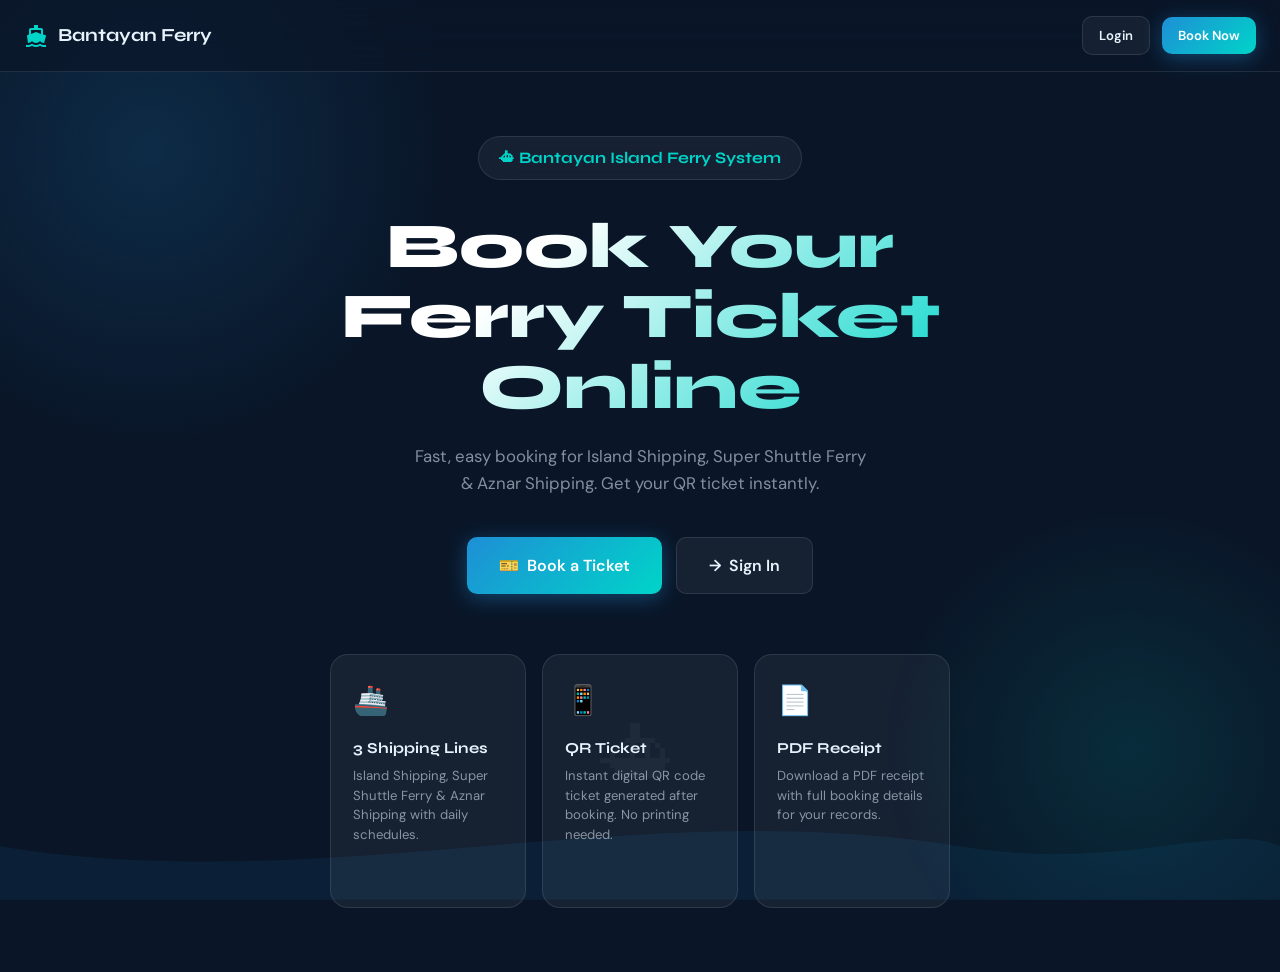
==== index.html @ 09f94b06 "Initial commit" ====
<!DOCTYPE html>
<html lang="en">
<head>
  <meta charset="UTF-8">
  <meta name="viewport" content="width=device-width, initial-scale=1.0">
  <title>Bantayan Ferry — Booking & Scheduling</title>
  <link rel="stylesheet" href="css/main.css">
  <style>
    .hero {
      min-height: 100vh; display: flex; align-items: center; justify-content: center;
      padding: 24px; text-align: center; position: relative; z-index: 1;
    }
    .hero-inner { max-width: 620px; }
    .hero-logo {
      display: inline-flex; align-items: center; gap: 12px;
      font-family: var(--font-display); font-size: 1rem; font-weight: 700;
      background: var(--glass); border: 1px solid var(--glass-border);
      padding: 8px 20px; border-radius: 40px; margin-bottom: 32px;
      color: var(--teal); backdrop-filter: blur(20px);
      animation: slideDown 0.6s ease forwards;
    }
    @keyframes slideDown { from{opacity:0;transform:translateY(-20px)} to{opacity:1;transform:none} }
    .hero h1 {
      font-family: var(--font-display); font-size: clamp(2.5rem, 7vw, 4rem);
      font-weight: 800; line-height: 1.1; margin-bottom: 20px;
      background: linear-gradient(135deg, #fff 30%, var(--teal) 100%);
      -webkit-background-clip: text; -webkit-text-fill-color: transparent;
      animation: slideUp 0.7s 0.1s cubic-bezier(0.4,0,0.2,1) both;
    }
    .hero p {
      font-size: 1.05rem; color: var(--text-dim); margin-bottom: 40px;
      max-width: 460px; margin-inline: auto;
      animation: slideUp 0.7s 0.2s cubic-bezier(0.4,0,0.2,1) both;
    }
    .hero-btns {
      display: flex; gap: 14px; justify-content: center; flex-wrap: wrap;
      animation: slideUp 0.7s 0.3s cubic-bezier(0.4,0,0.2,1) both;
    }
    .hero-btns .btn { padding: 15px 32px; font-size: 1rem; }
    .features {
      display: grid; grid-template-columns: repeat(3,1fr); gap: 16px;
      margin-top: 60px; text-align: left;
      animation: slideUp 0.7s 0.4s cubic-bezier(0.4,0,0.2,1) both;
    }
    .feature {
      background: var(--glass); border: 1px solid var(--glass-border);
      backdrop-filter: blur(20px); border-radius: var(--radius);
      padding: 22px; transition: var(--transition);
    }
    .feature:hover { transform: translateY(-4px); border-color: rgba(0,212,200,0.3); }
    .feature .icon { font-size: 1.8rem; margin-bottom: 12px; }
    .feature h3 { font-family: var(--font-display); font-size: 0.95rem; font-weight: 700; margin-bottom: 6px; }
    .feature p { font-size: 0.82rem; color: var(--text-dim); line-height: 1.5; }
    .wave-svg {
      position: fixed; bottom: 0; left: 0; width: 100%; z-index: 0;
      opacity: 0.07; pointer-events: none;
    }
    .ships-bg {
      position: fixed; bottom: 80px; left: 50%; transform: translateX(-50%);
      font-size: 5rem; opacity: 0.04; pointer-events: none; z-index: 0;
      animation: float 6s ease-in-out infinite;
    }
    @keyframes float { 0%,100%{transform:translateX(-50%) translateY(0)} 50%{transform:translateX(-50%) translateY(-20px)} }
    @media(max-width:768px) { .features{grid-template-columns:1fr 1fr} }
    @media(max-width:480px) { .features{grid-template-columns:1fr} .hero-btns .btn{flex:1;min-width:140px} }
  </style>
</head>
<body>
<div class="bg-orbs"></div>
<div class="ships-bg">⛴</div>

<nav class="navbar">
  <div class="nav-brand">
    <svg width="24" height="24" viewBox="0 0 24 24" fill="currentColor"><path d="M20 21c-1.39 0-2.78-.47-4-1.32-2.44 1.71-5.56 1.71-8 0C6.78 20.53 5.39 21 4 21H2v2h2c1.39 0 2.78-.47 4-1.32 2.44 1.71 5.56 1.71 8 0 1.22.85 2.61 1.32 4 1.32h2v-2h-2zM3.95 19H4c1.6 0 3.02-.88 4-2 .98 1.12 2.4 2 4 2s3.02-.88 4-2c.98 1.12 2.4 2 4 2h.05l1.89-6.68c.08-.26.06-.54-.06-.79s-.34-.44-.6-.52L19 10.62V6c0-1.1-.9-2-2-2h-3V1H10v3H7c-1.1 0-2 .9-2 2v4.62l-1.29.38c-.26.08-.48.27-.6.52s-.15.53-.06.79L3.95 19zM7 6h10v3.97L12 8 7 9.97V6z"/></svg>
    Bantayan Ferry
  </div>
  <div class="nav-actions">
    <a href="login.html" class="btn btn-ghost btn-sm">Login</a>
    <a href="register.html" class="btn btn-primary btn-sm">Book Now</a>
  </div>
</nav>

<main class="hero">
  <div class="hero-inner">
    <div class="hero-logo">
      ⛴ Bantayan Island Ferry System
    </div>
    <h1>Book Your Ferry Ticket Online</h1>
    <p>Fast, easy booking for Island Shipping, Super Shuttle Ferry & Aznar Shipping. Get your QR ticket instantly.</p>
    <div class="hero-btns">
      <a href="register.html" class="btn btn-primary">
        <span>🎫</span> Book a Ticket
      </a>
      <a href="login.html" class="btn btn-ghost">
        <span>→</span> Sign In
      </a>
    </div>

    <div class="features">
      <div class="feature">
        <div class="icon">🚢</div>
        <h3>3 Shipping Lines</h3>
        <p>Island Shipping, Super Shuttle Ferry & Aznar Shipping with daily schedules.</p>
      </div>
      <div class="feature">
        <div class="icon">📱</div>
        <h3>QR Ticket</h3>
        <p>Instant digital QR code ticket generated after booking. No printing needed.</p>
      </div>
      <div class="feature">
        <div class="icon">📄</div>
        <h3>PDF Receipt</h3>
        <p>Download a PDF receipt with full booking details for your records.</p>
      </div>
    </div>
  </div>
</main>

<svg class="wave-svg" viewBox="0 0 1440 120" preserveAspectRatio="none">
  <path fill="#22aafa" d="M0,60 C360,120 720,0 1080,60 C1260,90 1380,30 1440,60 L1440,120 L0,120 Z"/>
</svg>
</body>
</html>
---- css/main.css ----
/* ============================================
   BANTAYAN FERRY — Glass UI Design System
   ============================================ */

@import url('https://fonts.googleapis.com/css2?family=Syne:wght@400;500;600;700;800&family=DM+Sans:ital,opsz,wght@0,9..40,300;0,9..40,400;0,9..40,500;0,9..40,600;1,9..40,300&display=swap');

/* ── Variables ── */
:root {
  --ocean-1: #0a1628;
  --ocean-2: #0d1f3c;
  --ocean-3: #102448;
  --wave-1: #1a6fa8;
  --wave-2: #1e8fd6;
  --wave-3: #22aafa;
  --teal: #00d4c8;
  --teal-dim: rgba(0,212,200,0.15);
  --gold: #f0b429;
  --red: #ff4d6d;
  --green: #2dd4bf;
  --text: #e8f4fd;
  --text-dim: rgba(232,244,253,0.55);
  --text-faint: rgba(232,244,253,0.25);
  --glass: rgba(255,255,255,0.05);
  --glass-border: rgba(255,255,255,0.1);
  --glass-hover: rgba(255,255,255,0.09);
  --shadow: 0 8px 32px rgba(0,0,0,0.4);
  --shadow-sm: 0 4px 16px rgba(0,0,0,0.25);
  --radius: 18px;
  --radius-sm: 10px;
  --font-display: 'Syne', sans-serif;
  --font-body: 'DM Sans', sans-serif;
  --transition: all 0.3s cubic-bezier(0.4,0,0.2,1);
}

/* ── Reset ── */
*, *::before, *::after { box-sizing: border-box; margin: 0; padding: 0; }
html { scroll-behavior: smooth; -webkit-text-size-adjust: 100%; }

body {
  font-family: var(--font-body);
  background: var(--ocean-1);
  color: var(--text);
  min-height: 100vh;
  line-height: 1.6;
  overflow-x: hidden;
}

/* ── Background Orbs ── */
.bg-orbs {
  position: fixed; inset: 0; z-index: 0; pointer-events: none; overflow: hidden;
}
.bg-orbs::before {
  content: '';
  position: absolute;
  width: 600px; height: 600px;
  background: radial-gradient(circle, rgba(30,143,214,0.18) 0%, transparent 70%);
  top: -150px; left: -150px;
  animation: drift 20s ease-in-out infinite alternate;
}
.bg-orbs::after {
  content: '';
  position: absolute;
  width: 500px; height: 500px;
  background: radial-gradient(circle, rgba(0,212,200,0.12) 0%, transparent 70%);
  bottom: -100px; right: -100px;
  animation: drift 25s ease-in-out infinite alternate-reverse;
}
@keyframes drift {
  from { transform: translate(0,0) scale(1); }
  to   { transform: translate(60px,40px) scale(1.1); }
}

/* ── Wave Canvas ── */
.wave-bg {
  position: fixed; bottom: 0; left: 0; width: 100%; z-index: 0; pointer-events: none;
  opacity: 0.06;
}

/* ── Glass Card ── */
.glass {
  background: var(--glass);
  border: 1px solid var(--glass-border);
  backdrop-filter: blur(20px) saturate(180%);
  -webkit-backdrop-filter: blur(20px) saturate(180%);
  border-radius: var(--radius);
  box-shadow: var(--shadow);
}
.glass-sm {
  background: var(--glass);
  border: 1px solid var(--glass-border);
  backdrop-filter: blur(12px);
  -webkit-backdrop-filter: blur(12px);
  border-radius: var(--radius-sm);
}
.glass:hover { background: var(--glass-hover); }

/* ── Page Wrapper ── */
.page {
  position: relative; z-index: 1;
  min-height: 100vh;
  display: flex; flex-direction: column;
}

/* ── Navbar ── */
.navbar {
  display: flex; align-items: center; justify-content: space-between;
  padding: 16px 24px;
  background: rgba(10,22,40,0.7);
  backdrop-filter: blur(20px);
  border-bottom: 1px solid var(--glass-border);
  position: sticky; top: 0; z-index: 100;
}
.nav-brand {
  display: flex; align-items: center; gap: 10px;
  font-family: var(--font-display); font-size: 1.15rem; font-weight: 700;
  color: var(--text);
}
.nav-brand svg { color: var(--teal); }
.nav-actions { display: flex; align-items: center; gap: 12px; }
.nav-avatar {
  width: 38px; height: 38px; border-radius: 50%;
  background: linear-gradient(135deg, var(--wave-2), var(--teal));
  display: flex; align-items: center; justify-content: center;
  font-size: 0.85rem; font-weight: 600; cursor: pointer;
  transition: var(--transition);
}
.nav-avatar:hover { transform: scale(1.1); box-shadow: 0 0 20px rgba(0,212,200,0.4); }

/* ── Buttons ── */
.btn {
  display: inline-flex; align-items: center; gap: 8px;
  padding: 12px 24px; border-radius: var(--radius-sm);
  font-family: var(--font-body); font-size: 0.9rem; font-weight: 600;
  border: none; cursor: pointer;
  transition: var(--transition); text-decoration: none; white-space: nowrap;
}
.btn-primary {
  background: linear-gradient(135deg, var(--wave-2), var(--teal));
  color: #fff;
  box-shadow: 0 4px 20px rgba(30,143,214,0.4);
}
.btn-primary:hover { transform: translateY(-2px); box-shadow: 0 8px 28px rgba(0,212,200,0.45); }
.btn-ghost {
  background: var(--glass); border: 1px solid var(--glass-border); color: var(--text);
}
.btn-ghost:hover { background: var(--glass-hover); border-color: var(--teal); color: var(--teal); }
.btn-danger { background: rgba(255,77,109,0.15); border: 1px solid rgba(255,77,109,0.3); color: var(--red); }
.btn-danger:hover { background: rgba(255,77,109,0.25); }
.btn-sm { padding: 8px 16px; font-size: 0.82rem; }
.btn-full { width: 100%; justify-content: center; }
.btn:disabled { opacity: 0.5; cursor: not-allowed; transform: none !important; }

/* ── Form Fields ── */
.form-group { margin-bottom: 18px; }
.form-label {
  display: block; font-size: 0.8rem; font-weight: 600;
  color: var(--text-dim); text-transform: uppercase; letter-spacing: 0.08em;
  margin-bottom: 8px;
}
.form-control {
  width: 100%; padding: 13px 16px;
  background: rgba(255,255,255,0.06); border: 1px solid var(--glass-border);
  border-radius: var(--radius-sm); color: var(--text);
  font-family: var(--font-body); font-size: 0.95rem;
  transition: var(--transition); outline: none;
  -webkit-appearance: none; appearance: none;
}
.form-control:focus {
  border-color: var(--teal); background: rgba(0,212,200,0.06);
  box-shadow: 0 0 0 3px rgba(0,212,200,0.12);
}
.form-control::placeholder { color: var(--text-faint); }
select.form-control { background-image: url("data:image/svg+xml,%3Csvg xmlns='http://www.w3.org/2000/svg' width='12' height='12' viewBox='0 0 12 12'%3E%3Cpath fill='%2322aafa' d='M6 8L1 3h10z'/%3E%3C/svg%3E"); background-repeat: no-repeat; background-position: right 14px center; padding-right: 36px; }
select.form-control option { background: var(--ocean-2); color: var(--text); }

/* ── Input Icon Wrap ── */
.input-wrap { position: relative; }
.input-wrap .icon { position: absolute; left: 14px; top: 50%; transform: translateY(-50%); color: var(--text-dim); pointer-events: none; }
.input-wrap .form-control { padding-left: 42px; }

/* ── Alert / Toast ── */
.alert {
  padding: 12px 16px; border-radius: var(--radius-sm);
  font-size: 0.9rem; display: flex; align-items: center; gap: 10px;
  margin-bottom: 16px; animation: slideDown 0.3s ease;
}
.alert-success { background: rgba(45,212,191,0.12); border: 1px solid rgba(45,212,191,0.3); color: var(--green); }
.alert-error   { background: rgba(255,77,109,0.12); border: 1px solid rgba(255,77,109,0.3); color: var(--red); }
.alert-info    { background: rgba(30,143,214,0.12); border: 1px solid rgba(30,143,214,0.3); color: var(--wave-3); }
@keyframes slideDown { from { opacity:0; transform:translateY(-10px); } to { opacity:1; transform:none; } }

/* ── Toast Notification ── */
.toast-container { position: fixed; top: 80px; right: 16px; z-index: 9999; display: flex; flex-direction: column; gap: 8px; }
.toast {
  padding: 14px 20px; border-radius: var(--radius-sm); font-size: 0.88rem; font-weight: 500;
  backdrop-filter: blur(20px); border: 1px solid var(--glass-border); color: var(--text);
  box-shadow: var(--shadow); animation: toastIn 0.35s cubic-bezier(0.4,0,0.2,1);
  max-width: 280px;
}
.toast.success { background: rgba(45,212,191,0.2); border-color: rgba(45,212,191,0.4); }
.toast.error   { background: rgba(255,77,109,0.2); border-color: rgba(255,77,109,0.4); }
.toast.info    { background: rgba(30,143,214,0.2); border-color: rgba(30,143,214,0.4); }
@keyframes toastIn { from { opacity:0; transform:translateX(60px); } to { opacity:1; transform:none; } }

/* ── Cards ── */
.card {
  background: var(--glass); border: 1px solid var(--glass-border);
  backdrop-filter: blur(20px); border-radius: var(--radius);
  padding: 24px; box-shadow: var(--shadow);
}
.card-header {
  font-family: var(--font-display); font-size: 1.05rem; font-weight: 700;
  color: var(--text); margin-bottom: 20px;
  display: flex; align-items: center; gap: 10px;
}
.card-header .accent { color: var(--teal); }

/* ── Stats Card ── */
.stat-card {
  background: var(--glass); border: 1px solid var(--glass-border);
  backdrop-filter: blur(20px); border-radius: var(--radius);
  padding: 22px; transition: var(--transition); cursor: default;
}
.stat-card:hover { transform: translateY(-4px); box-shadow: 0 16px 40px rgba(0,0,0,0.4); border-color: rgba(0,212,200,0.25); }
.stat-card .stat-icon {
  width: 48px; height: 48px; border-radius: 12px;
  display: flex; align-items: center; justify-content: center;
  font-size: 1.4rem; margin-bottom: 14px;
}
.stat-card .stat-value {
  font-family: var(--font-display); font-size: 1.9rem; font-weight: 800;
  color: var(--text); line-height: 1;
}
.stat-card .stat-label { font-size: 0.8rem; color: var(--text-dim); margin-top: 6px; }
.stat-card .stat-trend { font-size: 0.78rem; color: var(--green); margin-top: 8px; display: flex; align-items: center; gap: 4px; }

/* ── Badge ── */
.badge {
  display: inline-flex; align-items: center; gap: 4px;
  padding: 3px 10px; border-radius: 20px; font-size: 0.75rem; font-weight: 600;
}
.badge-confirmed { background: rgba(45,212,191,0.15); color: var(--green); border: 1px solid rgba(45,212,191,0.3); }
.badge-cancelled { background: rgba(255,77,109,0.15); color: var(--red); border: 1px solid rgba(255,77,109,0.3); }
.badge-completed { background: rgba(30,143,214,0.15); color: var(--wave-3); border: 1px solid rgba(30,143,214,0.3); }
.badge-active    { background: rgba(45,212,191,0.15); color: var(--green); border: 1px solid rgba(45,212,191,0.3); }
.badge-inactive  { background: rgba(255,255,255,0.05); color: var(--text-dim); border: 1px solid var(--glass-border); }

/* ── Table ── */
.table-wrap { overflow-x: auto; border-radius: var(--radius-sm); }
table { width: 100%; border-collapse: collapse; font-size: 0.88rem; }
thead th {
  padding: 12px 16px; text-align: left;
  font-size: 0.75rem; font-weight: 600; text-transform: uppercase; letter-spacing: 0.07em;
  color: var(--text-dim); background: rgba(255,255,255,0.03);
  border-bottom: 1px solid var(--glass-border);
}
tbody tr { border-bottom: 1px solid rgba(255,255,255,0.04); transition: var(--transition); }
tbody tr:last-child { border-bottom: none; }
tbody tr:hover { background: rgba(255,255,255,0.03); }
tbody td { padding: 13px 16px; color: var(--text); vertical-align: middle; }

/* ── Modal ── */
.modal-overlay {
  position: fixed; inset: 0; z-index: 1000;
  background: rgba(10,22,40,0.85);
  backdrop-filter: blur(8px);
  display: flex; align-items: center; justify-content: center;
  padding: 16px;
  animation: fadeIn 0.25s ease;
}
@keyframes fadeIn { from{opacity:0} to{opacity:1} }
.modal {
  background: var(--ocean-2); border: 1px solid var(--glass-border);
  border-radius: var(--radius); padding: 28px; width: 100%; max-width: 480px;
  box-shadow: 0 24px 64px rgba(0,0,0,0.6);
  animation: modalUp 0.3s cubic-bezier(0.4,0,0.2,1);
  max-height: 90vh; overflow-y: auto;
}
@keyframes modalUp { from{opacity:0;transform:translateY(24px)} to{opacity:1;transform:none} }
.modal-header {
  font-family: var(--font-display); font-size: 1.2rem; font-weight: 700;
  margin-bottom: 22px; display: flex; align-items: center; justify-content: space-between;
}
.modal-close {
  width: 32px; height: 32px; border-radius: 50%;
  background: var(--glass); border: 1px solid var(--glass-border);
  color: var(--text-dim); cursor: pointer; display: flex; align-items: center; justify-content: center;
  transition: var(--transition);
}
.modal-close:hover { color: var(--red); border-color: rgba(255,77,109,0.3); }

/* ── Booking Step Indicator ── */
.steps {
  display: flex; align-items: center; gap: 4px; margin-bottom: 28px;
}
.step {
  flex: 1; display: flex; flex-direction: column; align-items: center; gap: 6px;
  position: relative;
}
.step::after {
  content: ''; position: absolute; top: 16px; left: 60%; width: 80%; height: 2px;
  background: var(--glass-border); z-index: 0;
}
.step:last-child::after { display: none; }
.step-dot {
  width: 32px; height: 32px; border-radius: 50%; border: 2px solid var(--glass-border);
  display: flex; align-items: center; justify-content: center;
  font-size: 0.75rem; font-weight: 700; color: var(--text-dim);
  background: var(--ocean-2); z-index: 1; transition: var(--transition);
}
.step.active .step-dot   { border-color: var(--teal); background: var(--teal-dim); color: var(--teal); }
.step.done .step-dot     { background: var(--teal); border-color: var(--teal); color: var(--ocean-1); }
.step-label { font-size: 0.68rem; color: var(--text-faint); text-align: center; }
.step.active .step-label { color: var(--teal); font-weight: 600; }

/* ── Shipping Line Selector Cards ── */
.line-cards { display: grid; grid-template-columns: 1fr 1fr; gap: 12px; }
.line-card {
  padding: 16px; border-radius: var(--radius-sm);
  border: 2px solid var(--glass-border); background: var(--glass);
  cursor: pointer; transition: var(--transition); text-align: center;
}
.line-card:hover { border-color: rgba(0,212,200,0.4); background: var(--teal-dim); }
.line-card.selected { border-color: var(--teal); background: var(--teal-dim); }
.line-card .line-icon { font-size: 1.8rem; margin-bottom: 8px; }
.line-card .line-name { font-size: 0.8rem; font-weight: 600; color: var(--text); }
.line-card .line-route { font-size: 0.7rem; color: var(--text-dim); margin-top: 2px; }

/* ── Price Summary ── */
.price-summary {
  background: linear-gradient(135deg, rgba(0,212,200,0.08), rgba(30,143,214,0.08));
  border: 1px solid rgba(0,212,200,0.2); border-radius: var(--radius-sm);
  padding: 18px;
}
.price-row { display: flex; justify-content: space-between; align-items: center; padding: 6px 0; font-size: 0.9rem; }
.price-row.total { border-top: 1px solid rgba(0,212,200,0.2); margin-top: 8px; padding-top: 12px; }
.price-row.total .label { font-weight: 700; font-size: 1rem; }
.price-row.total .value { font-family: var(--font-display); font-size: 1.4rem; font-weight: 800; color: var(--teal); }

/* ── QR Ticket ── */
.ticket {
  background: linear-gradient(160deg, var(--ocean-2) 0%, rgba(26,111,168,0.2) 100%);
  border: 1px solid rgba(0,212,200,0.3); border-radius: var(--radius);
  overflow: hidden; position: relative;
}
.ticket::before {
  content: ''; position: absolute;
  width: 30px; height: 30px; border-radius: 50%;
  background: var(--ocean-1); border: 1px solid rgba(0,212,200,0.3);
  top: 50%; left: -15px; transform: translateY(-50%);
}
.ticket::after {
  content: ''; position: absolute;
  width: 30px; height: 30px; border-radius: 50%;
  background: var(--ocean-1); border: 1px solid rgba(0,212,200,0.3);
  top: 50%; right: -15px; transform: translateY(-50%);
}
.ticket-header { padding: 20px 24px 16px; border-bottom: 2px dashed rgba(0,212,200,0.2); }
.ticket-body { padding: 20px 24px; display: flex; align-items: center; gap: 20px; }
.ticket-qr { flex-shrink: 0; }
.ticket-info { flex: 1; }
.ticket-info .field { margin-bottom: 10px; }
.ticket-info .field .key { font-size: 0.7rem; text-transform: uppercase; letter-spacing: 0.07em; color: var(--text-dim); }
.ticket-info .field .val { font-size: 0.9rem; font-weight: 600; color: var(--text); }
.ticket-ref { font-family: var(--font-display); font-size: 1.3rem; font-weight: 800; color: var(--teal); letter-spacing: 0.05em; }

/* ── Sidebar ── */
.layout { display: flex; min-height: 100vh; }
.sidebar {
  width: 240px; min-width: 240px;
  background: rgba(10,22,40,0.95); border-right: 1px solid var(--glass-border);
  padding: 24px 0; display: flex; flex-direction: column;
  position: fixed; top: 0; left: 0; height: 100vh; z-index: 50;
  backdrop-filter: blur(20px); transition: var(--transition);
}
.sidebar-brand {
  padding: 0 20px 24px; border-bottom: 1px solid var(--glass-border);
  font-family: var(--font-display); font-size: 1rem; font-weight: 800;
  color: var(--text); display: flex; align-items: center; gap: 10px;
}
.sidebar-brand .logo { color: var(--teal); }
.sidebar-nav { flex: 1; padding: 16px 0; overflow-y: auto; }
.nav-item {
  display: flex; align-items: center; gap: 12px;
  padding: 11px 20px; color: var(--text-dim); font-size: 0.88rem; font-weight: 500;
  cursor: pointer; transition: var(--transition); user-select: none;
  border-left: 3px solid transparent; text-decoration: none;
}
.nav-item:hover { color: var(--text); background: rgba(255,255,255,0.04); }
.nav-item.active { color: var(--teal); background: var(--teal-dim); border-left-color: var(--teal); }
.nav-item svg { flex-shrink: 0; }
.nav-section { padding: 12px 20px 4px; font-size: 0.68rem; font-weight: 700; text-transform: uppercase; letter-spacing: 0.1em; color: var(--text-faint); }
.sidebar-footer { padding: 16px 20px; border-top: 1px solid var(--glass-border); }
.main-content { margin-left: 240px; flex: 1; padding: 28px; max-width: 100%; }

/* ── Section Title ── */
.section-title { font-family: var(--font-display); font-size: 1.5rem; font-weight: 800; margin-bottom: 6px; }
.section-sub { font-size: 0.88rem; color: var(--text-dim); margin-bottom: 24px; }

/* ── Loader ── */
.loader {
  width: 40px; height: 40px; border-radius: 50%;
  border: 3px solid var(--glass-border); border-top-color: var(--teal);
  animation: spin 0.8s linear infinite; margin: 40px auto;
}
@keyframes spin { to { transform: rotate(360deg); } }
.loading-overlay {
  position: fixed; inset: 0; z-index: 9999;
  background: rgba(10,22,40,0.8); backdrop-filter: blur(8px);
  display: flex; align-items: center; justify-content: center; flex-direction: column; gap: 16px;
}
.loading-overlay p { color: var(--text-dim); font-size: 0.9rem; }

/* ── Empty State ── */
.empty {
  text-align: center; padding: 60px 20px; color: var(--text-dim);
}
.empty .icon { font-size: 3rem; margin-bottom: 12px; opacity: 0.4; }
.empty p { font-size: 0.9rem; }

/* ── Animations ── */
.fade-in { animation: fadeIn 0.5s ease forwards; }
.slide-up { animation: slideUp 0.5s cubic-bezier(0.4,0,0.2,1) forwards; }
@keyframes slideUp { from{opacity:0;transform:translateY(20px)} to{opacity:1;transform:none} }

.stagger-1 { animation-delay: 0.05s; opacity: 0; }
.stagger-2 { animation-delay: 0.1s;  opacity: 0; }
.stagger-3 { animation-delay: 0.15s; opacity: 0; }
.stagger-4 { animation-delay: 0.2s;  opacity: 0; }

/* ── Divider ── */
.divider { height: 1px; background: var(--glass-border); margin: 20px 0; }

/* ── Grid Helpers ── */
.grid-2 { display: grid; grid-template-columns: 1fr 1fr; gap: 16px; }
.grid-3 { display: grid; grid-template-columns: 1fr 1fr 1fr; gap: 16px; }
.grid-4 { display: grid; grid-template-columns: repeat(4,1fr); gap: 16px; }
.flex-between { display: flex; align-items: center; justify-content: space-between; }
.flex-center  { display: flex; align-items: center; justify-content: center; }
.flex-gap     { display: flex; align-items: center; gap: 12px; }
.flex-wrap    { flex-wrap: wrap; }

/* ── Scrollbar ── */
::-webkit-scrollbar { width: 5px; height: 5px; }
::-webkit-scrollbar-track { background: transparent; }
::-webkit-scrollbar-thumb { background: var(--glass-border); border-radius: 10px; }
::-webkit-scrollbar-thumb:hover { background: var(--wave-1); }

/* ── Responsive Mobile ── */
@media (max-width: 768px) {
  .sidebar { transform: translateX(-100%); }
  .sidebar.open { transform: translateX(0); }
  .main-content { margin-left: 0; padding: 16px; }
  .grid-4, .grid-3 { grid-template-columns: 1fr 1fr; }
  .grid-2 { grid-template-columns: 1fr; }
  .line-cards { grid-template-columns: 1fr; }
  .ticket-body { flex-direction: column; text-align: center; }
  .modal { padding: 20px; }
  .btn { padding: 11px 18px; }
}
@media (max-width: 480px) {
  .grid-4, .grid-3, .grid-2 { grid-template-columns: 1fr; }
}

/* ── Hamburger ── */
.hamburger {
  display: none; flex-direction: column; gap: 5px; cursor: pointer; padding: 6px;
  background: var(--glass); border: 1px solid var(--glass-border); border-radius: 8px;
}
.hamburger span { display: block; width: 20px; height: 2px; background: var(--text); border-radius: 2px; transition: var(--transition); }
@media (max-width: 768px) { .hamburger { display: flex; } }

/* ── Sidebar overlay ── */
.sidebar-overlay {
  display: none; position: fixed; inset: 0; z-index: 49; background: rgba(0,0,0,0.5);
}
@media (max-width: 768px) { .sidebar-overlay.show { display: block; } }

/* ── Tab Nav ── */
.tab-nav { display: flex; gap: 4px; border-bottom: 1px solid var(--glass-border); margin-bottom: 20px; overflow-x: auto; }
.tab-btn {
  padding: 10px 18px; font-size: 0.86rem; font-weight: 600; cursor: pointer;
  color: var(--text-dim); background: none; border: none; border-bottom: 2px solid transparent;
  transition: var(--transition); white-space: nowrap;
}
.tab-btn:hover { color: var(--text); }
.tab-btn.active { color: var(--teal); border-bottom-color: var(--teal); }

/* ── Search bar ── */
.search-bar { position: relative; }
.search-bar input { padding-left: 40px; }
.search-bar .icon { position: absolute; left: 12px; top: 50%; transform: translateY(-50%); color: var(--text-dim); pointer-events: none; }

/* ── Floating label / pulse ── */
@keyframes pulse { 0%,100%{box-shadow:0 0 0 0 rgba(0,212,200,0.4)} 50%{box-shadow:0 0 0 10px rgba(0,212,200,0)} }
.pulse { animation: pulse 2s infinite; }
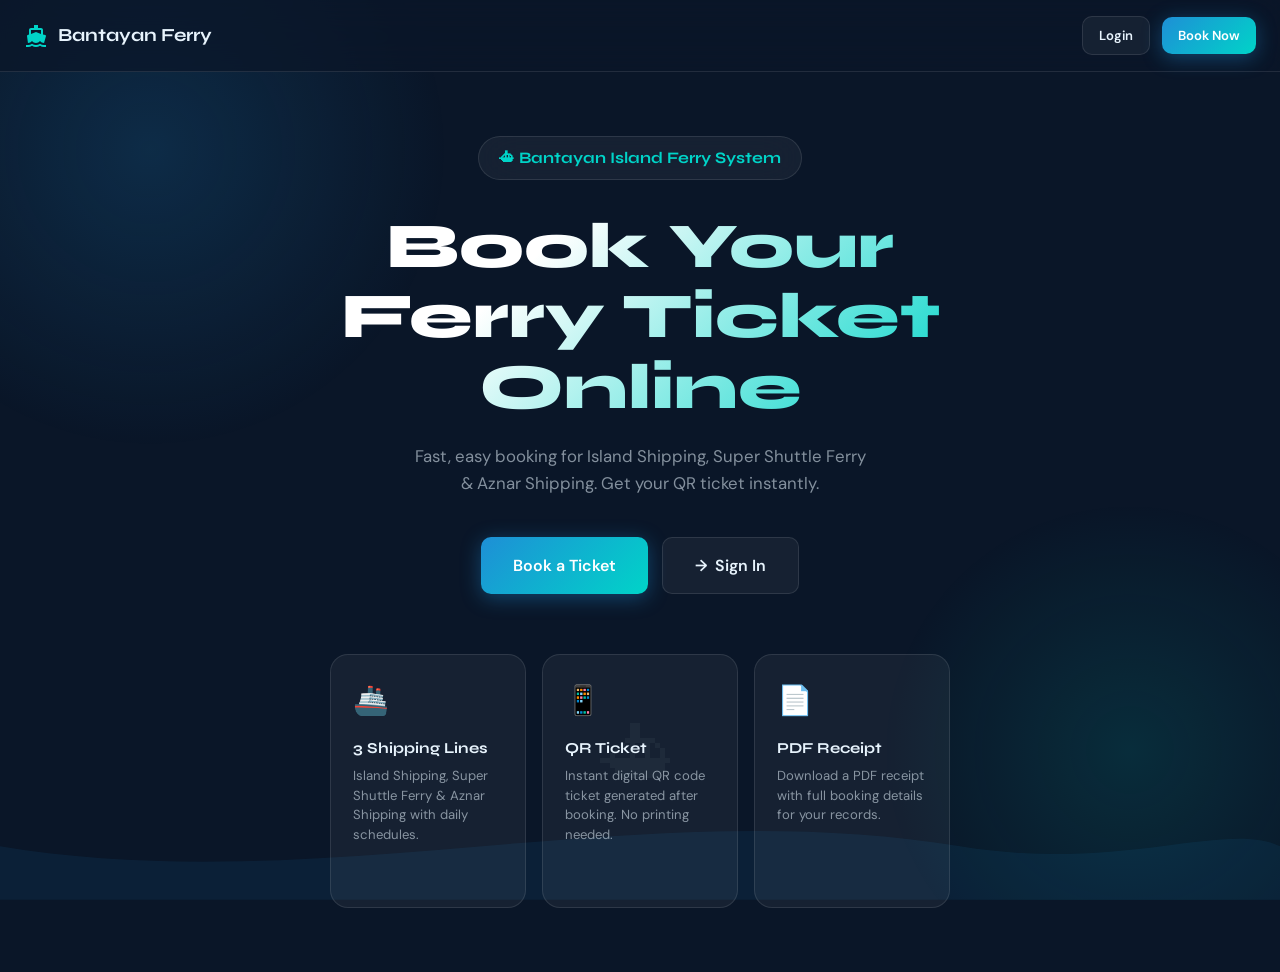
==== commit 006224e1: "new" ====
--- a/index.html
+++ b/index.html
@@ -89,7 +89,7 @@
     <p>Fast, easy booking for Island Shipping, Super Shuttle Ferry & Aznar Shipping. Get your QR ticket instantly.</p>
     <div class="hero-btns">
       <a href="register.html" class="btn btn-primary">
-        <span>🎫</span> Book a Ticket
+       Book a Ticket
       </a>
       <a href="login.html" class="btn btn-ghost">
         <span>→</span> Sign In
--- a/css/main.css
+++ b/css/main.css
@@ -448,33 +448,134 @@
 
 /* ── Responsive Mobile ── */
 @media (max-width: 768px) {
-  .sidebar { transform: translateX(-100%); }
-  .sidebar.open { transform: translateX(0); }
-  .main-content { margin-left: 0; padding: 16px; }
+  .sidebar { display: none !important; }
+  .main-content { margin-left: 0 !important; padding: 16px; padding-bottom: 80px !important; padding-top: 72px !important; }
   .grid-4, .grid-3 { grid-template-columns: 1fr 1fr; }
   .grid-2 { grid-template-columns: 1fr; }
   .line-cards { grid-template-columns: 1fr; }
   .ticket-body { flex-direction: column; text-align: center; }
   .modal { padding: 20px; }
   .btn { padding: 11px 18px; }
+  .section-title { font-size: 1.2rem; }
+  .navbar { display: none; }
 }
 @media (max-width: 480px) {
   .grid-4, .grid-3, .grid-2 { grid-template-columns: 1fr; }
-}
-
-/* ── Hamburger ── */
-.hamburger {
-  display: none; flex-direction: column; gap: 5px; cursor: pointer; padding: 6px;
-  background: var(--glass); border: 1px solid var(--glass-border); border-radius: 8px;
-}
-.hamburger span { display: block; width: 20px; height: 2px; background: var(--text); border-radius: 2px; transition: var(--transition); }
-@media (max-width: 768px) { .hamburger { display: flex; } }
+  .modal-overlay { align-items: flex-end; }
+  .modal {
+    border-radius: var(--radius) var(--radius) 0 0 !important;
+    max-height: 90vh;
+    overflow-y: auto;
+    width: 100% !important;
+    max-width: 100% !important;
+  }
+}
+
+/* ── Hamburger (desktop only, hidden on mobile) ── */
+.hamburger { display: none; }
 
 /* ── Sidebar overlay ── */
-.sidebar-overlay {
-  display: none; position: fixed; inset: 0; z-index: 49; background: rgba(0,0,0,0.5);
-}
-@media (max-width: 768px) { .sidebar-overlay.show { display: block; } }
+.sidebar-overlay { display: none; }
+
+/* ══════════════════════════════════════════
+   MOBILE TOP BAR (replaces navbar on mobile)
+   ══════════════════════════════════════════ */
+.mobile-topbar {
+  display: none;
+  position: fixed;
+  top: 0; left: 0; right: 0;
+  z-index: 60;
+  height: 58px;
+  background: rgba(10,22,40,0.97);
+  border-bottom: 1px solid var(--glass-border);
+  backdrop-filter: blur(20px);
+  -webkit-backdrop-filter: blur(20px);
+  align-items: center;
+  padding: 0 18px;
+  gap: 12px;
+}
+.mobile-topbar .topbar-brand {
+  font-family: var(--font-display);
+  font-size: 1rem;
+  font-weight: 800;
+  color: var(--teal);
+  flex: 1;
+  display: flex;
+  align-items: center;
+  gap: 8px;
+}
+.mobile-topbar .topbar-right {
+  display: flex;
+  align-items: center;
+  gap: 10px;
+}
+.mobile-topbar .topbar-avatar {
+  width: 34px; height: 34px; border-radius: 50%;
+  background: linear-gradient(135deg, var(--wave-2), var(--teal));
+  display: flex; align-items: center; justify-content: center;
+  font-size: 0.8rem; font-weight: 600; cursor: pointer;
+}
+@media (max-width: 768px) {
+  .mobile-topbar { display: flex; }
+}
+
+/* ══════════════════════════════════════════
+   BOTTOM TAB BAR (mobile nav)
+   ══════════════════════════════════════════ */
+.bottom-tabbar {
+  display: none;
+  position: fixed;
+  bottom: 0; left: 0; right: 0;
+  z-index: 60;
+  height: 64px;
+  background: rgba(10,22,40,0.98);
+  border-top: 1px solid var(--glass-border);
+  backdrop-filter: blur(24px);
+  -webkit-backdrop-filter: blur(24px);
+  align-items: stretch;
+}
+.bottom-tabbar .tab-item {
+  flex: 1;
+  display: flex;
+  flex-direction: column;
+  align-items: center;
+  justify-content: center;
+  gap: 3px;
+  cursor: pointer;
+  color: var(--text-faint);
+  font-size: 0.58rem;
+  font-weight: 600;
+  text-transform: uppercase;
+  letter-spacing: 0.04em;
+  transition: color 0.2s, background 0.2s;
+  border: none;
+  background: none;
+  padding: 0 4px;
+  position: relative;
+  -webkit-tap-highlight-color: transparent;
+}
+.bottom-tabbar .tab-item::before {
+  content: '';
+  position: absolute;
+  top: 0; left: 20%; right: 20%;
+  height: 2px;
+  background: var(--teal);
+  border-radius: 0 0 4px 4px;
+  opacity: 0;
+  transition: opacity 0.2s;
+}
+.bottom-tabbar .tab-item.active { color: var(--teal); }
+.bottom-tabbar .tab-item.active::before { opacity: 1; }
+.bottom-tabbar .tab-item svg { flex-shrink: 0; }
+@media (max-width: 768px) {
+  .bottom-tabbar { display: flex; }
+}
+
+/* ── Desktop: hide mobile elements ── */
+@media (min-width: 769px) {
+  .mobile-topbar { display: none !important; }
+  .bottom-tabbar { display: none !important; }
+}
 
 /* ── Tab Nav ── */
 .tab-nav { display: flex; gap: 4px; border-bottom: 1px solid var(--glass-border); margin-bottom: 20px; overflow-x: auto; }
@@ -494,3 +595,63 @@
 /* ── Floating label / pulse ── */
 @keyframes pulse { 0%,100%{box-shadow:0 0 0 0 rgba(0,212,200,0.4)} 50%{box-shadow:0 0 0 10px rgba(0,212,200,0)} }
 .pulse { animation: pulse 2s infinite; }
+
+/* ══════════════════════════════════════════
+   MOBILE-FIRST TOUCH IMPROVEMENTS
+   ══════════════════════════════════════════ */
+
+/* Better touch targets */
+@media (max-width: 768px) {
+  .btn { min-height: 44px; }
+  .form-control { min-height: 48px; font-size: 16px !important; /* prevent iOS zoom */ }
+  select.form-control { font-size: 16px !important; }
+  .nav-item { min-height: 48px; }
+  .schedule-option { padding: 16px; }
+
+  /* Cards stack better on small screens */
+  .card { border-radius: 14px; }
+  .steps { gap: 4px; }
+  .step-label { font-size: 0.62rem; }
+
+  /* Full-width modals slide up from bottom */
+  .modal-overlay { align-items: flex-end; }
+  .modal {
+    border-radius: var(--radius) var(--radius) 0 0 !important;
+    max-height: 92vh;
+    overflow-y: auto;
+    width: 100% !important;
+    max-width: 100% !important;
+    padding-bottom: calc(16px + env(safe-area-inset-bottom));
+  }
+
+  /* Table horizontal scroll with touch */
+  .table-wrap { -webkit-overflow-scrolling: touch; overflow-x: auto; }
+  .table-wrap table { min-width: 480px; }
+
+  /* Page header less cramped */
+  .section-title { font-size: 1.25rem; }
+  .section-sub { margin-bottom: 16px; }
+
+  /* Booking step panel full width */
+  .booking-panel { max-width: 100%; }
+  .ptype-grid, .class-grid { grid-template-columns: 1fr 1fr; }
+
+  /* Ticket body stacks */
+  .ticket-body { gap: 16px; }
+  .ticket { border-radius: 14px; }
+
+  /* Toast anchored above tabbar */
+  .toast-container { bottom: 76px; top: auto; right: 12px; left: 12px; }
+  .toast { max-width: 100%; }
+}
+
+/* Safe area insets for notched/gesture phones */
+@supports (padding-bottom: env(safe-area-inset-bottom)) {
+  .bottom-tabbar {
+    height: calc(64px + env(safe-area-inset-bottom));
+    padding-bottom: env(safe-area-inset-bottom);
+  }
+  @media (max-width: 768px) {
+    .main-content { padding-bottom: calc(80px + env(safe-area-inset-bottom)) !important; }
+  }
+}
